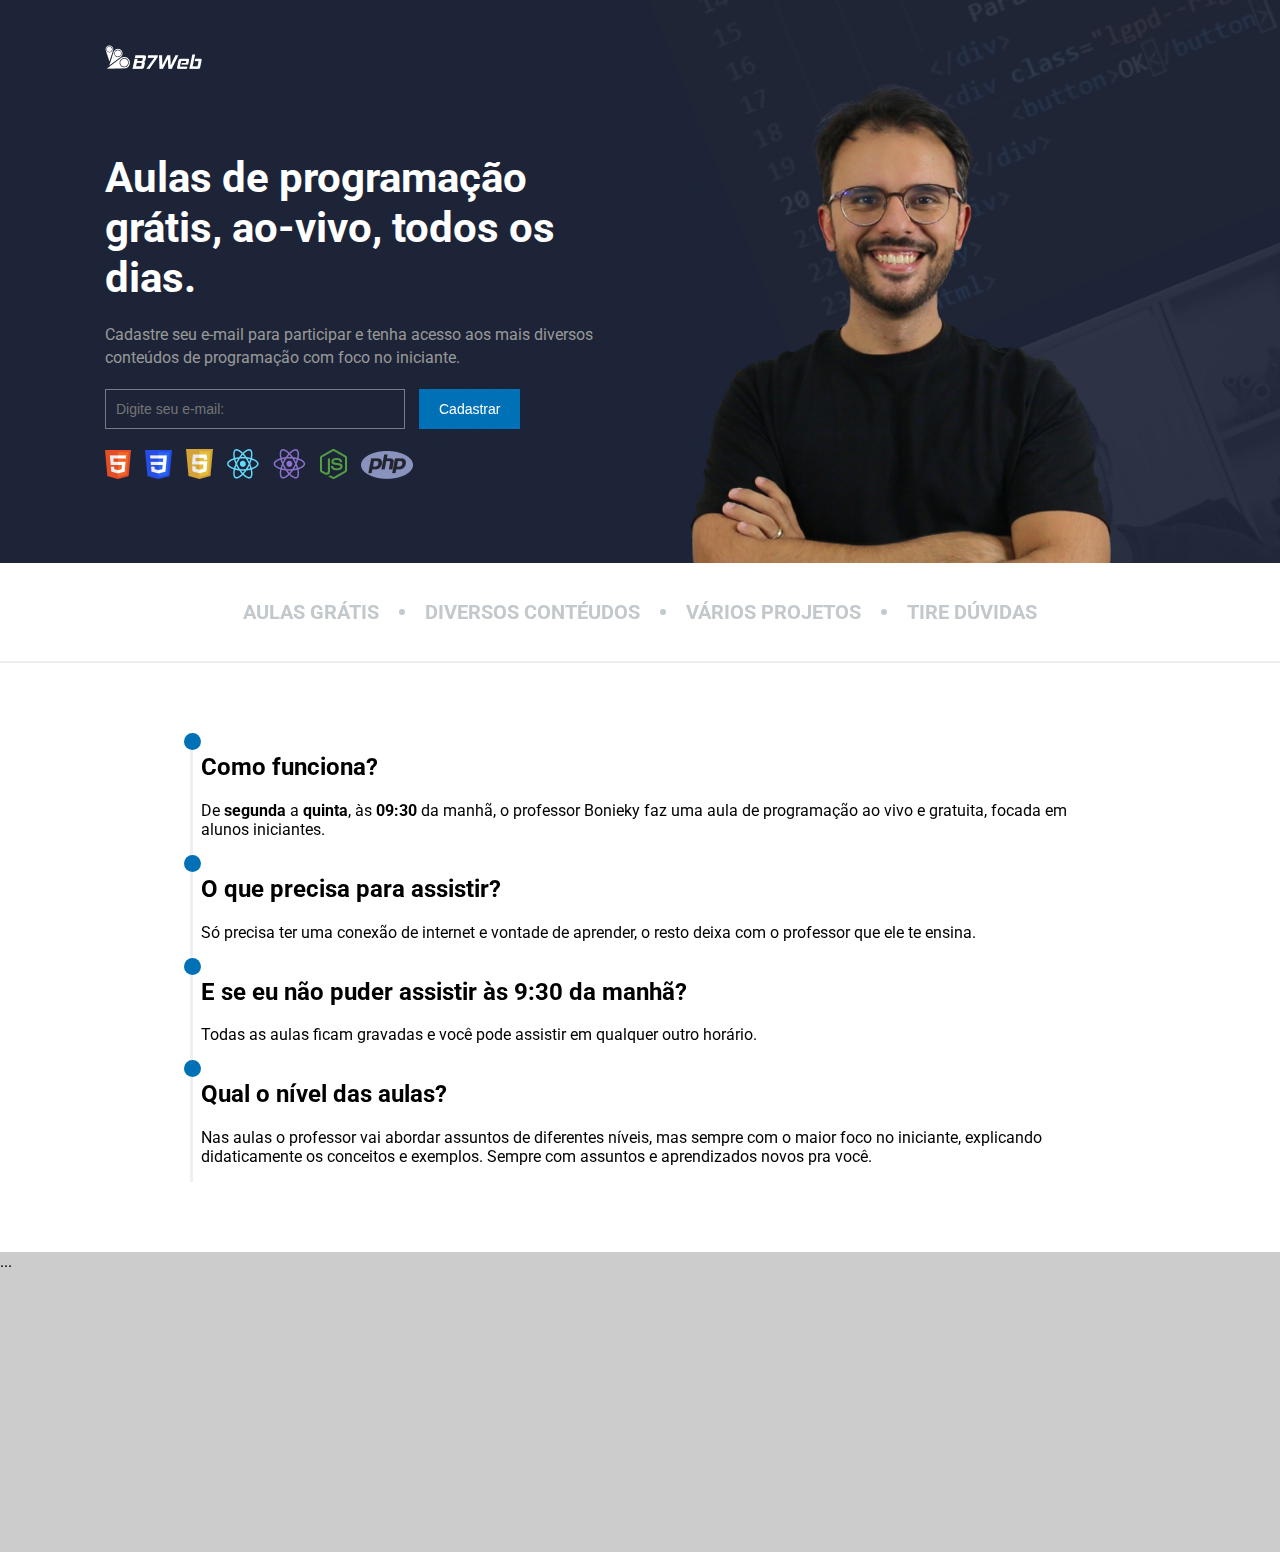
==== index.html @ 8b56b17a "Update" ====
<!DOCTYPE html>
<html lang="pt-br">
<head>
    <meta charset="UTF-8">
    <meta http-equiv="X-UA-Compatible" content="IE=edge">
    <meta name="viewport" content="width=device-width, initial-scale=1.0">
    <title>B7Daily</title>
    <link rel="stylesheet" type="text/css" href="assets/css/style.css">
	<link rel="shortcut icon" href="assets/images/favicon.ico"/>
</head>
<body>

<!-- Header Section -->
<section class="main">
    <div class="container">
        <header>
            <a href=""><img src="assets/images/logo.png" alt=""></a>
        </header>
        <div class="heroArea">
            <div class="leftside">
                <h1>Aulas de programação grátis, ao-vivo, todos os dias.</h1>
                <div class="subtitle">Cadastre seu e-mail para participar e tenha acesso aos mais diversos conteúdos de programação com foco no iniciante.</div>
                <div class="form">
                    <form method="POST" action="httpp://b7web428.activehosted.com/proc.php" novalidate>
                        <input type="hidden" name="u" value="56" />
                        <input type="hidden" name="f" value="56" />
                        <input type="hidden" name="s"  />
                        <input type="hidden" name="c" value="0" />
                        <input type="hidden" name="m" value="0" />
                        <input type="hidden" name="act" value="sub" />
                        <input type="hidden" name="v" value="2" />
                        <input type="hidden" name="or" value="897a9dbbe660e73c79266a4a70e39719" />

                        <input type="email" name="email" placeholder="Digite seu e-mail: " autofocus="autofocus">
                        <button>Cadastrar</button>
                    </form>
                </div>
                <div class="techs">
                    <img src="assets/images/html.png" alt="">
                    <img src="assets/images/css.png" alt="">
                    <img src="assets/images/javascript.png" alt="">
                    <img src="assets/images/react.png" alt="">
                    <img src="assets/images/react-n.png" alt="">
                    <img src="assets/images/node.png" alt="">
                    <img src="assets/images/php.png">
                </div>
            </div>
            <div class="rightside">
                
            </div>
        </div>
    </div>
</section>

<!-- Info Section -->
<section class="info">
    <div class="info-text">AULAS GRÁTIS</div>
    <div class="info-circle"></div>
    <div class="info-text">DIVERSOS CONTÉUDOS</div>
    <div class="info-circle"></div>
    <div class="info-text">VÁRIOS PROJETOS</div>
    <div class="info-circle"></div>
    <div class="info-text">TIRE DÚVIDAS</div>
</section>

<!-- Instructions Section -->
<section class="instructions">
    <div class="inst-container">

        <div class="inst-item">
            <div class="inst-circle"></div>
            <div class="inst-text">
                <h2>Como funciona?</h2>
                <p>De <strong>segunda</strong> a <strong>quinta</strong>, às <strong>09:30</strong> da manhã, o professor Bonieky faz uma aula de programação ao vivo e gratuita, focada em alunos iniciantes.</p>
            </div>
        </div>

        <div class="inst-item">
            <div class="inst-circle"></div>
            <div class="inst-text">
                <h2>O que precisa para assistir?</h2>
                <p>Só precisa ter uma conexão de internet e vontade de aprender, o resto deixa com o professor que ele te ensina.</p>
            </div>
        </div>

        <div class="inst-item">
            <div class="inst-circle"></div>
            <div class="inst-text">
                <h2>E se eu não puder assistir às 9:30 da manhã?</h2>
                <p>Todas as aulas ficam gravadas
                    e você pode assistir em qualquer outro horário.</p>
            </div>
        </div>

        <div class="inst-item">
            <div class="inst-circle"></div>
            <div class="inst-text">
                <h2>Qual o nível das aulas?</h2>
                <p>Nas aulas o professor vai abordar assuntos de diferentes níveis,
                    mas sempre com o maior foco
                    no iniciante, explicando didaticamente os conceitos
                    e exemplos. Sempre com assuntos
                    e aprendizados novos pra você.</p>
            </div>
        </div>
        
    </div>
</section>


<!-- Footer Section -->
<footer class="footer">
    ...
</footer>

    <script src="assets/js/script.js"></script>
</body>
</html>


<!--
    Autor: Daniel Oliveira
    Email: danieloliveira.webmaster@gmail.com
    Manaus/Amazonas
    Data: 10/02/2022
-->
---- assets/css/style.css ----
@import url('https://fonts.googleapis.com/css2?family=Arimo:wght@700&family=Libre+Franklin:wght@100&family=Montserrat:wght@100;200;300;400;500;600&family=Open+Sans:wght@700&family=Poppins:wght@400;500&family=Roboto:wght@400;500;700&display=swap');
 

* {
    box-sizing: border-box;
}

body {
    margin: 0;
    padding: 0;
    font-family: 'Roboto', sans-serif;   
}

.main {
    background-color: #1D2437;
    background-image: url('../images/bg.png');
}

.container {
    max-width: 1070px;
    margin: auto;
    color: #FFF;
}


header {
    padding-top: 45px;
}

.heroArea {
    display: flex;
}

.heroArea .leftside {
    flex: 1;
}

.heroArea .leftside h1 {
    font-weight: bold;
    font-size: 42px;
    line-height: 50px;
    margin: 80px 0 20px 0;
}

.heroArea .leftside .subtitle {
    font-size: 16px;
    line-height: 23px;
    color: #999;
    margin-bottom: 20px;
}

.heroArea .leftside .form {
    margin-bottom: 20px;
    
}

.heroArea .leftside .form input {
    border: 1px solid rgba(255, 255, 255, 0.4);
    background: transparent;
    height: 40px;
    outline: none;
    color: #FFF;
    font-size: 14px;
    width: 300px;
    padding: 0 10px;
}



.heroArea .leftside .form button {
    height: 40px;
    border: 0;
    background-color: #0071B7;
    color: #FFF;
    font-size: 14px;
    padding: 0 20px;
    margin-left: 10px;
    cursor: pointer;
}

.heroArea .leftside .form button:hover {
    opacity: 0.7;
} 

.heroArea .leftside .techs {
    margin-bottom: 80px;
}


.heroArea .leftside .techs img {
    margin-right: 10px;
}


.heroArea .rightside {
    flex: 1;
    background-image: url('../images/hero1.png');
    background-size: 100% auto;
}


/* Section info */

.info {
    border-bottom: 2px solid #EAEEF1;
    height: 100px;
    display: flex;
    justify-content: center;
    align-items: center;
}


.info-text {
    font-size: 20px;
    font-weight: bold;
    color: #C2C8CB;
    margin: 0 10px;
}

.info-circle {
    width: 6px;
    height: 6px;
    background-color: #C2C8CB;
    border-radius: 50%;
    margin: 0 10px;
}




/* Section instructions */
.instructions {

}

.inst-container {
    margin: auto;
    max-width: 900px;
    padding: 70px 0;
}

.inst-item {
    border-left: 3px solid #ECF0F3;
    display: flex;
}

.inst-circle {
    border-radius: 50%;
    width: 17px;
    height: 17px;
    background-color: #0071B7;
    margin-left: -9px;
}

.inst-text {
    flex: 1;
}





/* Section footer */

.footer {
    background-color: #ccc;
    height: 300px;
}
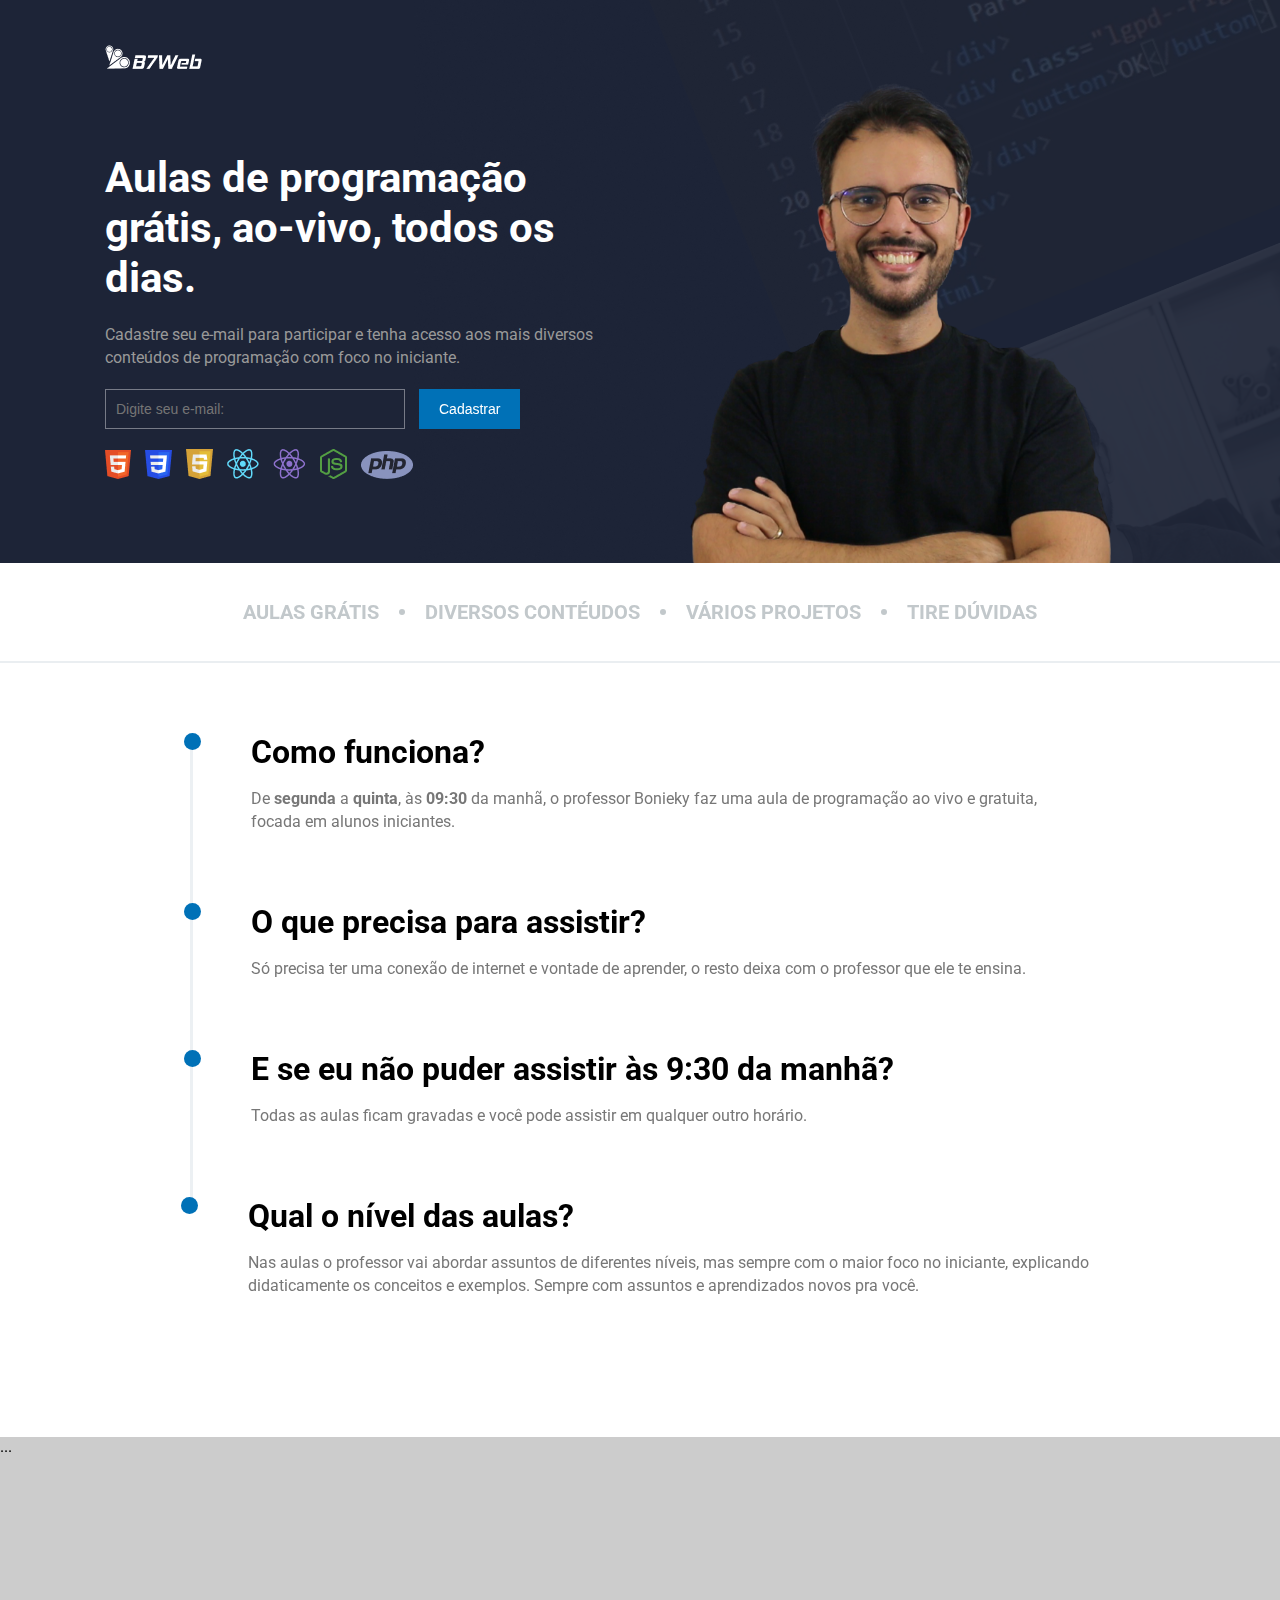
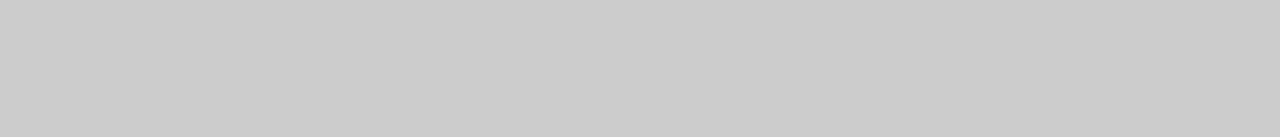
==== commit bcc922ee: "Forma 1 de remover a barra" ====
--- a/index.html
+++ b/index.html
@@ -92,7 +92,7 @@
             </div>
         </div>
 
-        <div class="inst-item">
+        <div class="inst-item inst-no-border">
             <div class="inst-circle"></div>
             <div class="inst-text">
                 <h2>Qual o nível das aulas?</h2>
--- a/assets/css/style.css
+++ b/assets/css/style.css
@@ -149,19 +149,34 @@
     width: 17px;
     height: 17px;
     background-color: #0071B7;
-    margin-left: -9px;
+    margin-left: -9px; /*-esquerda +direita*/
 }
 
 .inst-text {
     flex: 1;
+    margin-left: 50px;
+}
+
+.inst-text h2 {
+    font-size: 32px;
+    color: #000;
+    margin: 0;
+}
+
+.inst-text p {
+    font-size: 16px;
+    line-height: 23px;
+    color: #777;
+    margin-bottom: 70px;
+}
+
+.inst-no-border {
+    border: 0;
 }
 
 
 
-
-
 /* Section footer */
-
 .footer {
     background-color: #ccc;
     height: 300px;
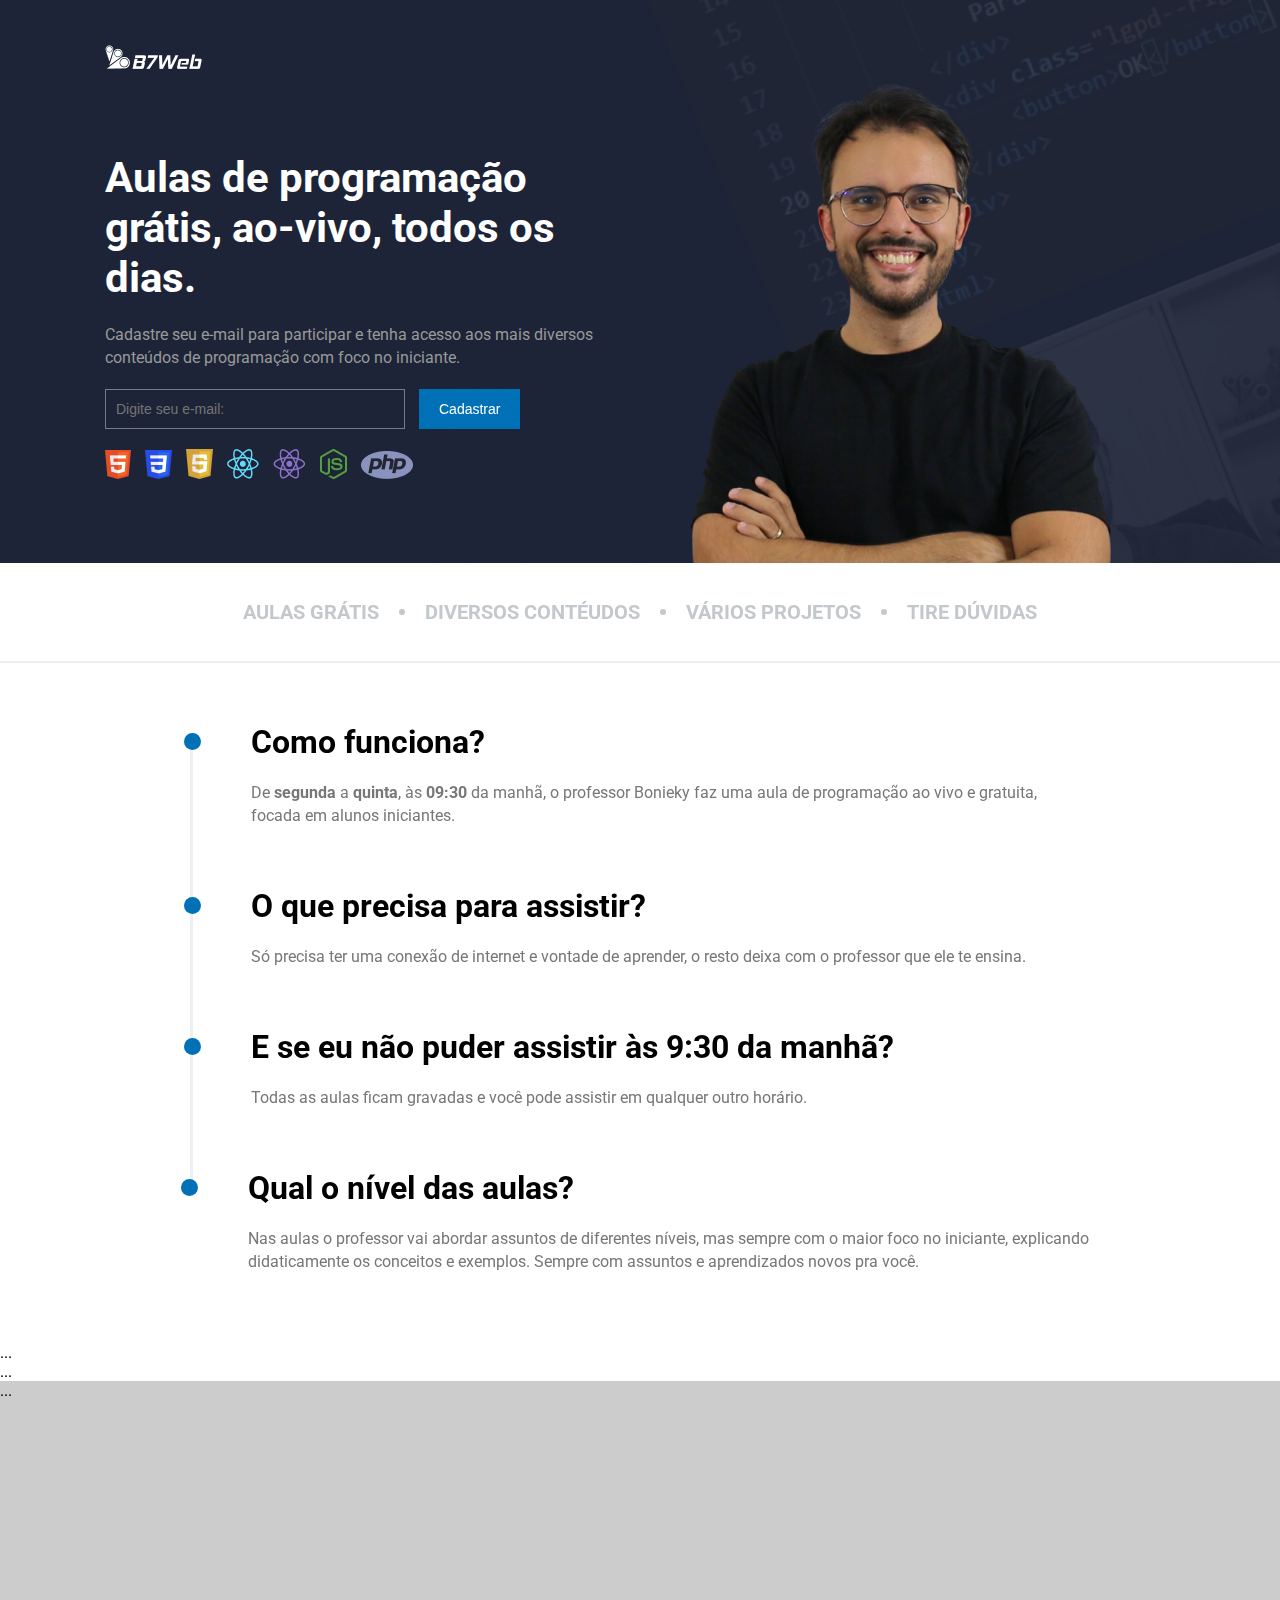
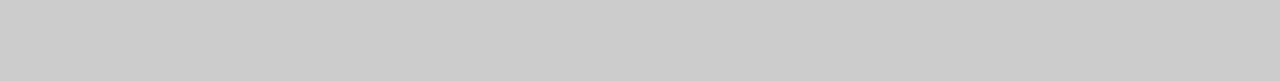
==== commit aaa9dafe: "CTA section" ====
--- a/index.html
+++ b/index.html
@@ -92,7 +92,7 @@
             </div>
         </div>
 
-        <div class="inst-item inst-no-border">
+        <div class="inst-item">
             <div class="inst-circle"></div>
             <div class="inst-text">
                 <h2>Qual o nível das aulas?</h2>
@@ -107,6 +107,17 @@
     </div>
 </section>
 
+<!-- CTA Section -->
+<section class="cta">
+    <div class="cta-container">
+        <div class="cta-left">
+            ...
+        </div>
+        <div class="cta-right">
+            ...
+        </div>
+    </div>
+</section>
 
 <!-- Footer Section -->
 <footer class="footer">
--- a/assets/css/style.css
+++ b/assets/css/style.css
@@ -160,7 +160,7 @@
 .inst-text h2 {
     font-size: 32px;
     color: #000;
-    margin: 0;
+    margin: -10px 0 20px 0;
 }
 
 .inst-text p {
@@ -170,8 +170,12 @@
     margin-bottom: 70px;
 }
 
-.inst-no-border {
+.inst-item:last-child { /* ultimo-item*/
     border: 0;
+}
+
+.inst-item:last-child p { 
+    margin: 0;
 }
 
 
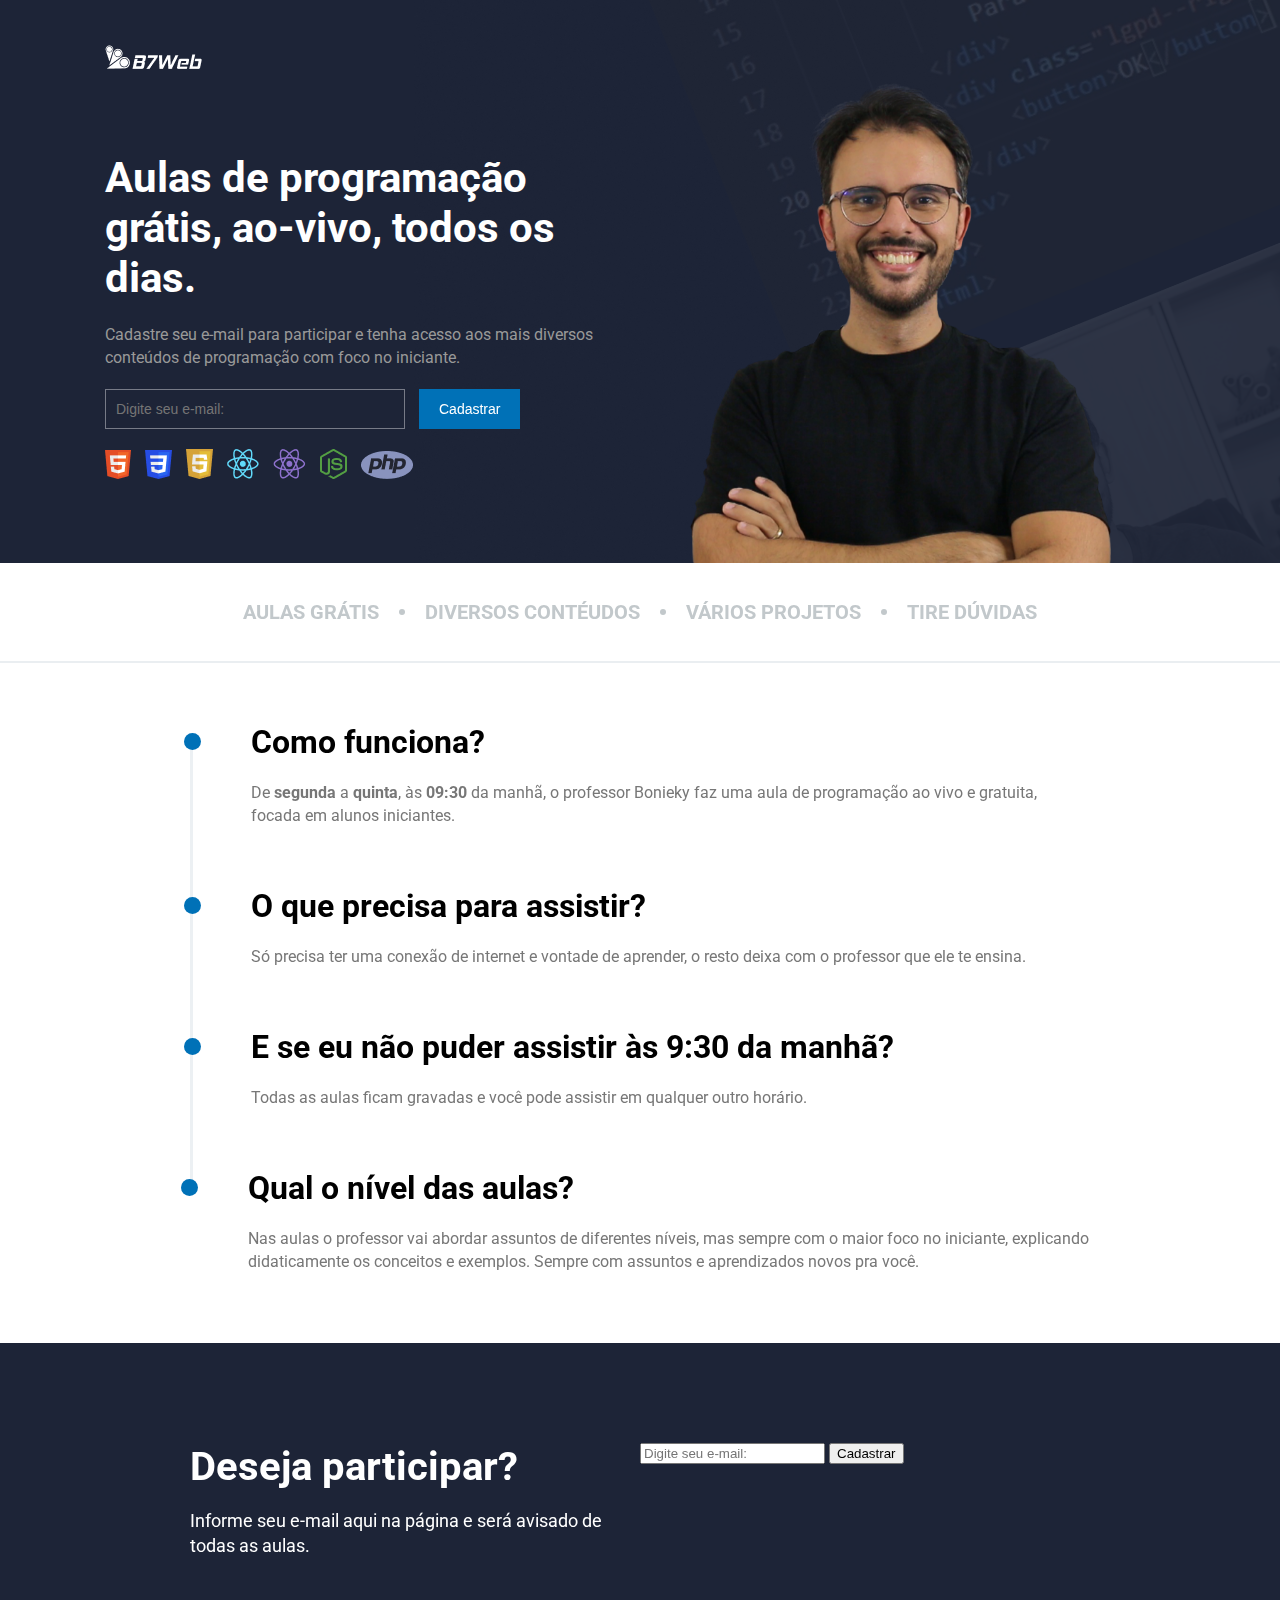
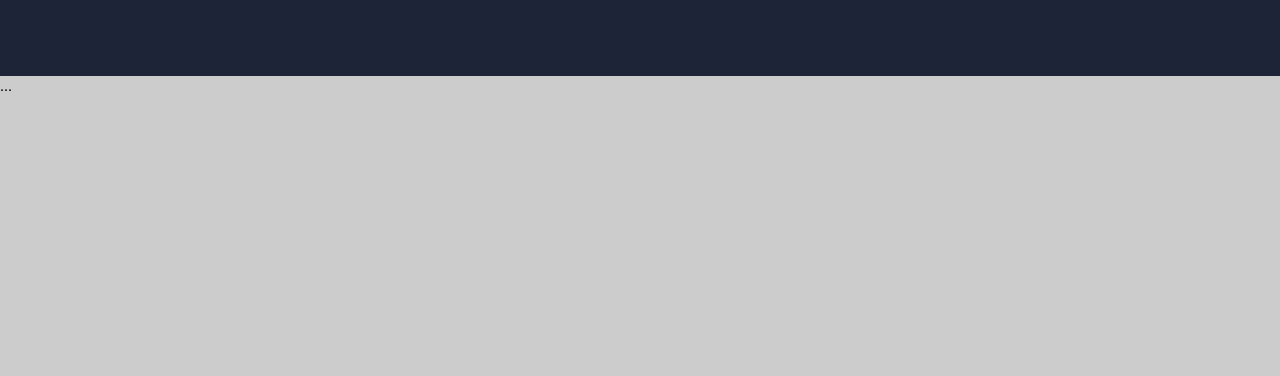
==== commit 93e139ef: "Cta-container" ====
--- a/index.html
+++ b/index.html
@@ -111,10 +111,23 @@
 <section class="cta">
     <div class="cta-container">
         <div class="cta-left">
-            ...
+            <h2>Deseja participar?</h2>
+            <p>Informe seu e-mail aqui na página e será avisado de todas as aulas.</p>
         </div>
         <div class="cta-right">
-            ...
+            <form method="POST" action="httpp://b7web428.activehosted.com/proc.php" novalidate>
+                <input type="hidden" name="u" value="56" />
+                <input type="hidden" name="f" value="56" />
+                <input type="hidden" name="s"  />
+                <input type="hidden" name="c" value="0" />
+                <input type="hidden" name="m" value="0" />
+                <input type="hidden" name="act" value="sub" />
+                <input type="hidden" name="v" value="2" />
+                <input type="hidden" name="or" value="897a9dbbe660e73c79266a4a70e39719" />
+
+                <input type="email" name="email" placeholder="Digite seu e-mail: " autofocus="autofocus">
+                <button>Cadastrar</button>
+            </form>    
         </div>
     </div>
 </section>
--- a/assets/css/style.css
+++ b/assets/css/style.css
@@ -179,6 +179,38 @@
 }
 
 
+/* Section CTA */
+.cta {
+    background-color: #1D2437;
+}
+
+
+.cta-container {
+    margin: auto;
+    max-width: 900px;
+    display: flex;
+    padding: 100px 0;
+    color: #FFF;
+}
+
+.cta-left {
+    flex: 1;
+}
+
+.cta-right {
+    flex: 1;
+}
+
+.cta-left h2 {
+    font-size: 40px;
+    margin: 0;
+}
+
+.cta-left p {
+    font-size: 18px;
+    line-height: 25px;
+}
+
 
 /* Section footer */
 .footer {
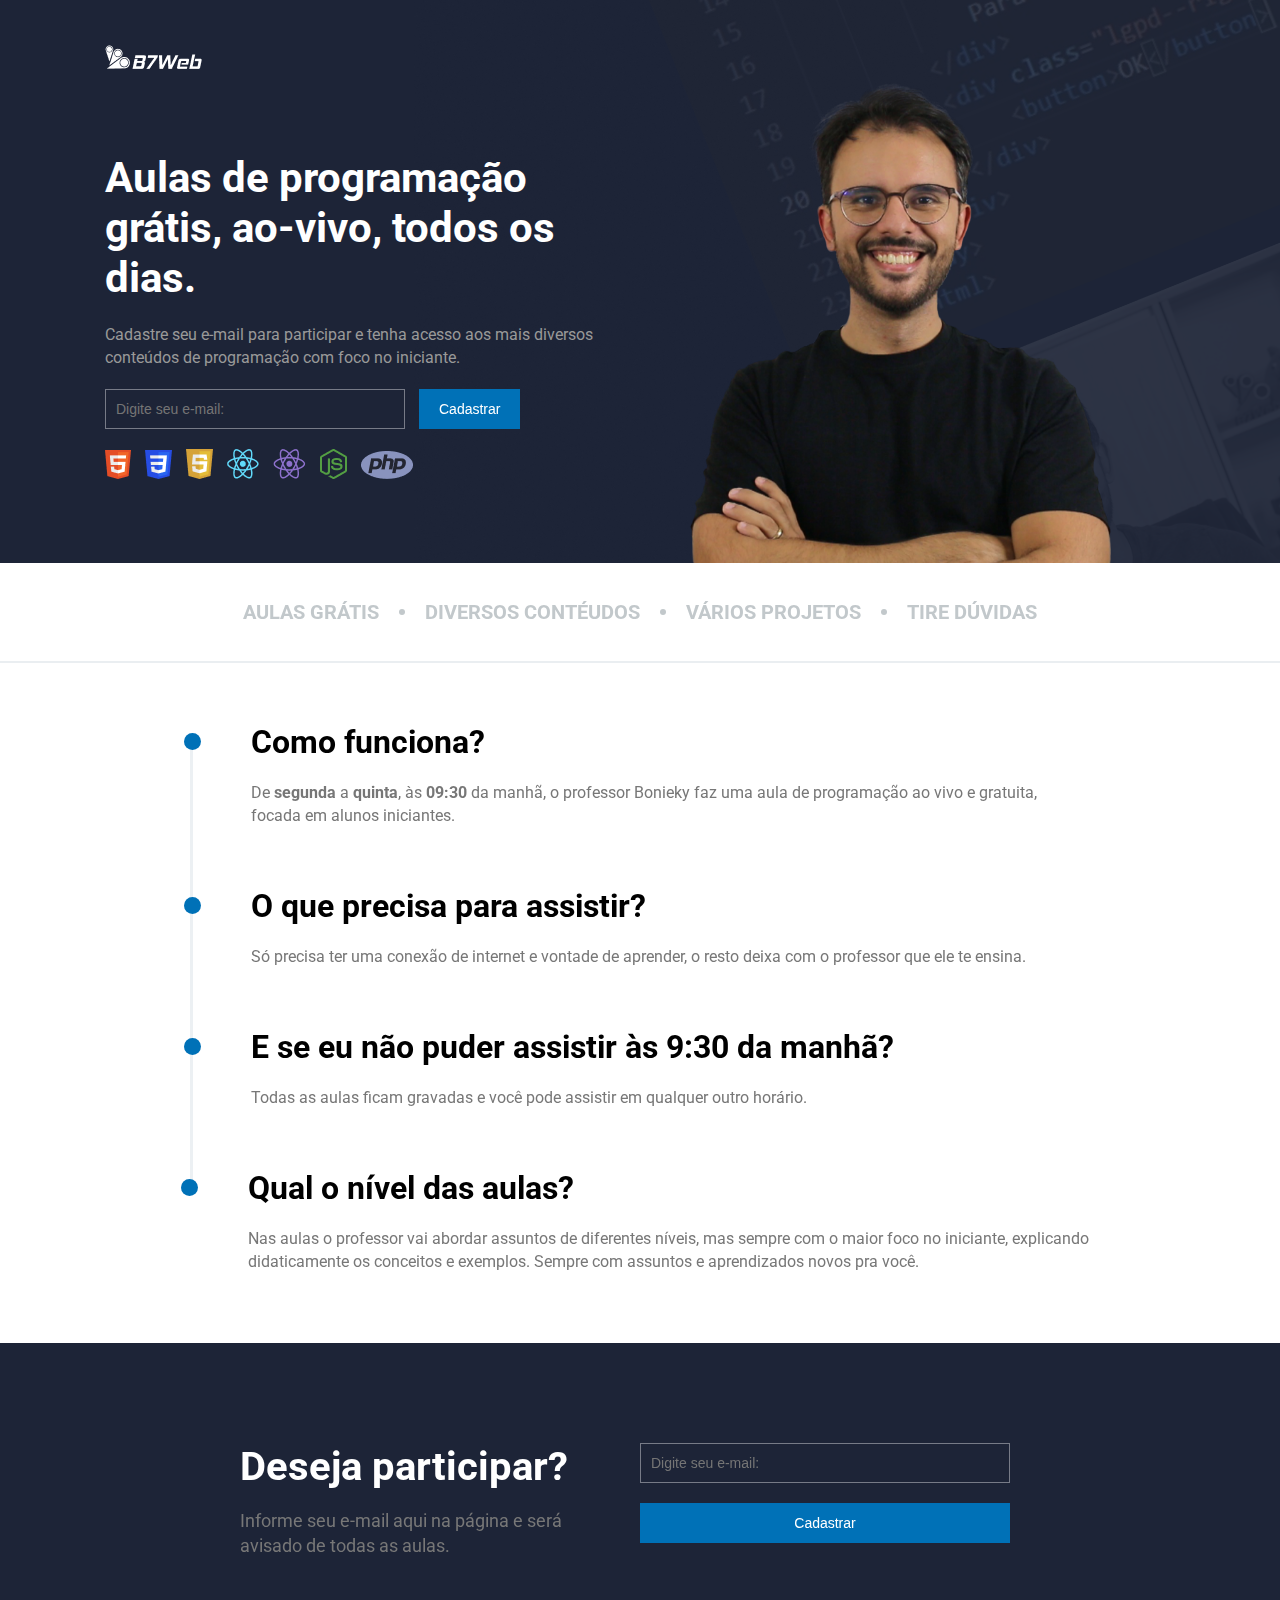
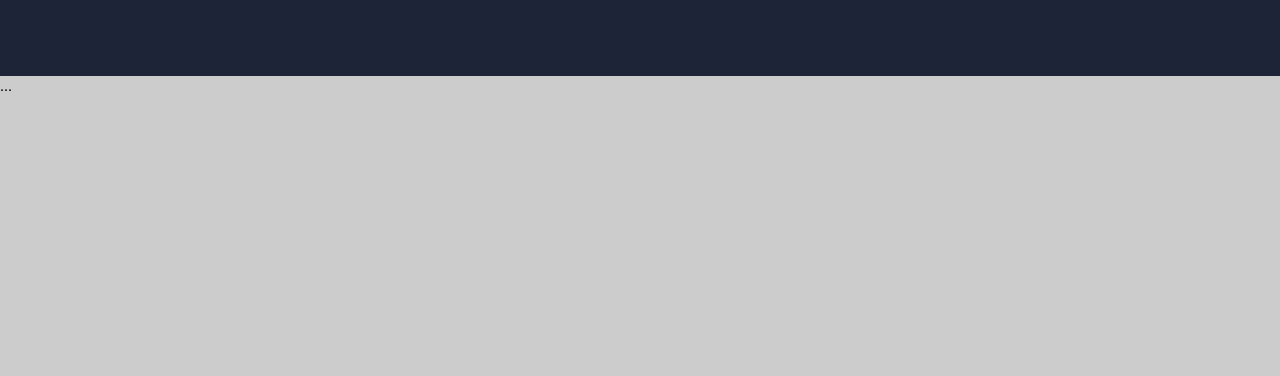
==== commit d0658e0c: "Update" ====
--- a/index.html
+++ b/index.html
@@ -125,7 +125,7 @@
                 <input type="hidden" name="v" value="2" />
                 <input type="hidden" name="or" value="897a9dbbe660e73c79266a4a70e39719" />
 
-                <input type="email" name="email" placeholder="Digite seu e-mail: " autofocus="autofocus">
+                <input type="email" name="email" placeholder="Digite seu e-mail: ">
                 <button>Cadastrar</button>
             </form>    
         </div>
--- a/assets/css/style.css
+++ b/assets/css/style.css
@@ -187,7 +187,7 @@
 
 .cta-container {
     margin: auto;
-    max-width: 900px;
+    max-width: 800px;
     display: flex;
     padding: 100px 0;
     color: #FFF;
@@ -195,10 +195,12 @@
 
 .cta-left {
     flex: 1;
+    margin-right: 30px;
 }
 
 .cta-right {
     flex: 1;
+    margin-right: 30px;
 }
 
 .cta-left h2 {
@@ -209,8 +211,35 @@
 .cta-left p {
     font-size: 18px;
     line-height: 25px;
-}
-
+    color: #777;
+}
+
+.cta-right input {
+    border: 1px solid rgba(255, 255, 255, 0.4);
+    background: transparent;
+    height: 40px;
+    outline: none;
+    color: #FFF;
+    font-size: 14px;
+    width: 100%;
+    padding: 0 10px;
+    margin-bottom: 20px;
+}
+
+.cta-right button {
+    height: 40px;
+    border: 0;
+    background-color: #0071B7;
+    color: #FFF;
+    font-size: 14px;
+    padding: 0 20px;
+    width: 100%;
+    cursor: pointer;
+}
+
+.cta-right button:hover {
+    opacity: .7;
+}
 
 /* Section footer */
 .footer {
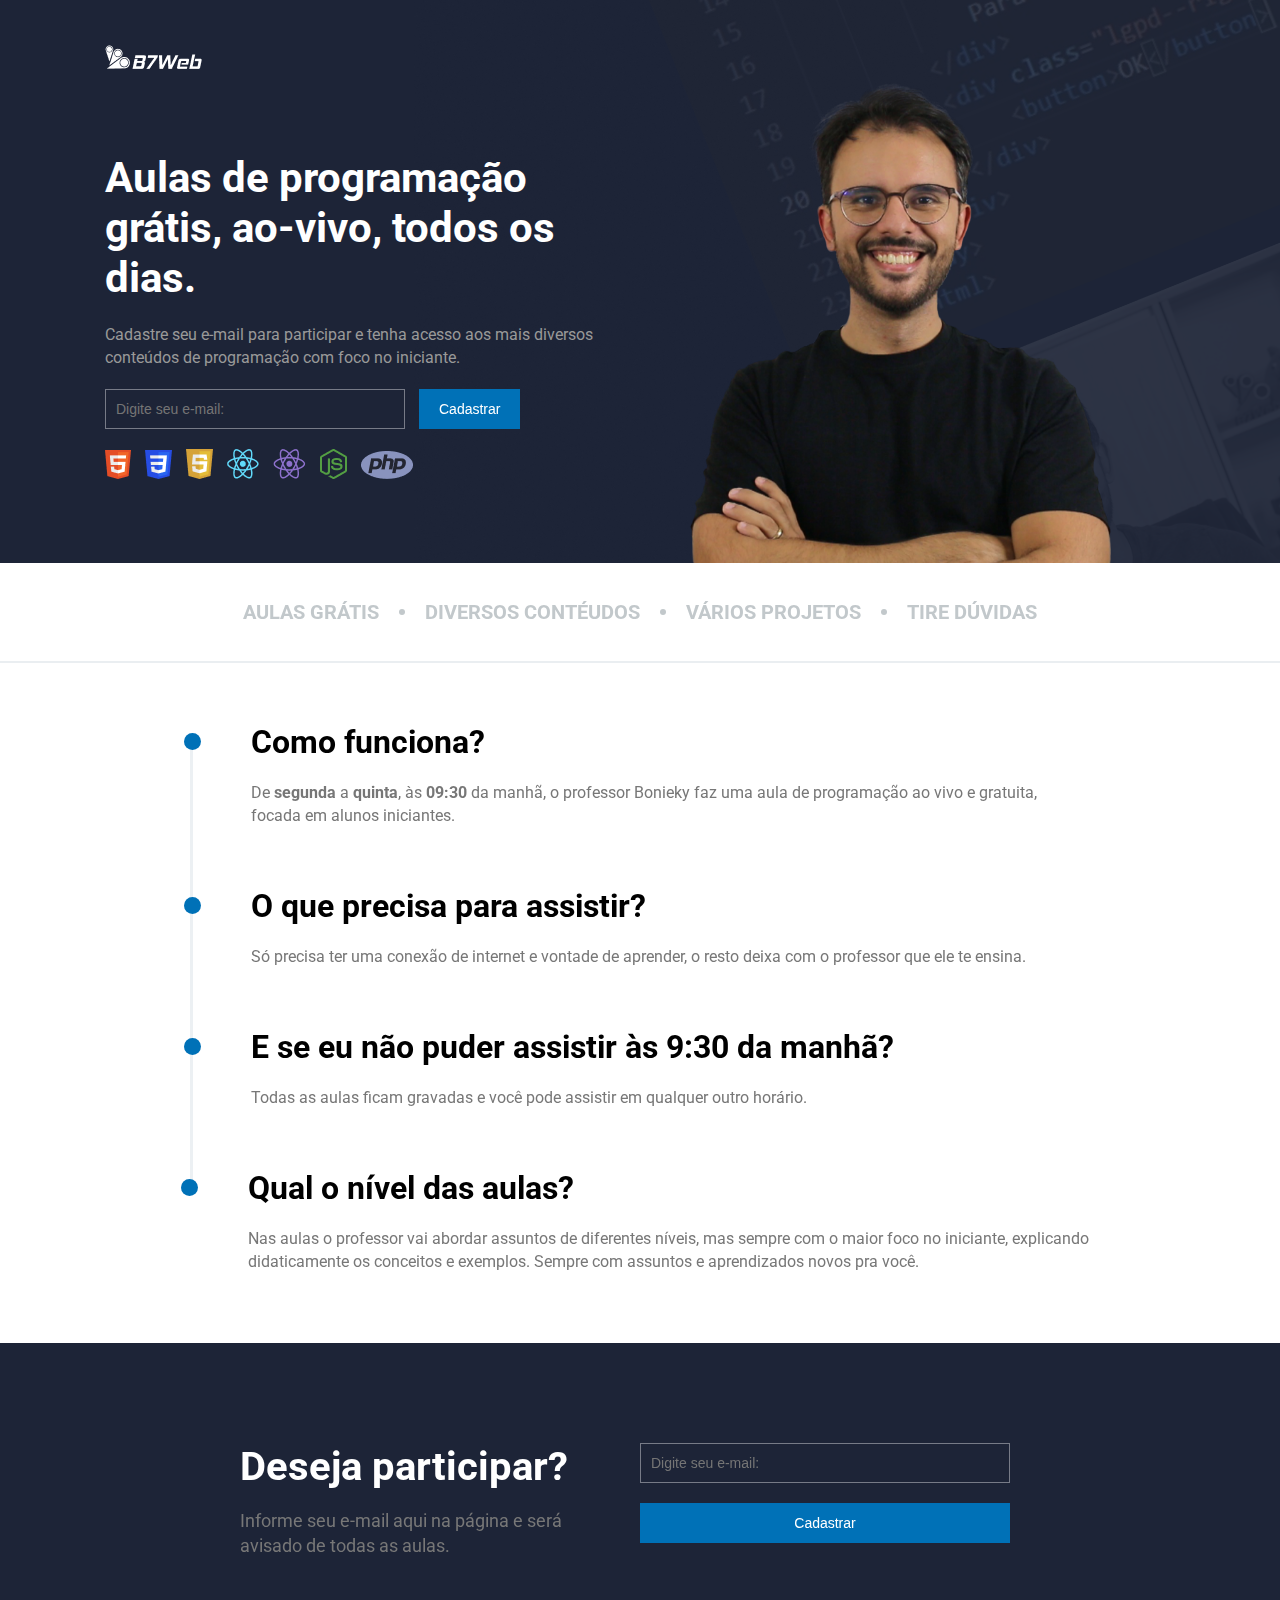
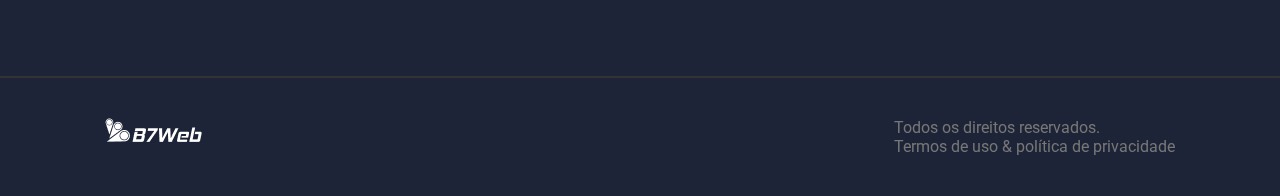
==== commit 177c9caa: "Footer-container" ====
--- a/index.html
+++ b/index.html
@@ -134,7 +134,15 @@
 
 <!-- Footer Section -->
 <footer class="footer">
-    ...
+    <div class="footer-container">
+        <div class="footer-left">
+            <a href=""><img src="assets/images/logo.png" alt=""></a>
+        </div>
+        <div class="footer-right">
+            Todos os direitos reservados.<br/>
+            <a href="https://b7web.com.br/termos">Termos de uso & política de privacidade</a>
+        </div>
+    </div>    
 </footer>
 
     <script src="assets/js/script.js"></script>
--- a/assets/css/style.css
+++ b/assets/css/style.css
@@ -182,6 +182,7 @@
 /* Section CTA */
 .cta {
     background-color: #1D2437;
+    border-bottom: 2px solid #333;
 }
 
 
@@ -243,6 +244,28 @@
 
 /* Section footer */
 .footer {
-    background-color: #ccc;
-    height: 300px;
+    background-color: #1D2437;
+    color: #fff;
+}
+
+.footer-container {
+    display: flex;
+    justify-content: space-between;
+    margin: auto;
+    padding: 40px 0;
+    max-width: 1070px;
+}
+
+.footer-right {
+    font-size: 16px;
+    color: #777;
+}
+
+.footer-right a {
+    color: #777;
+    text-decoration: none;
+}
+
+.footer-right a:hover {
+    text-decoration: underline;
 }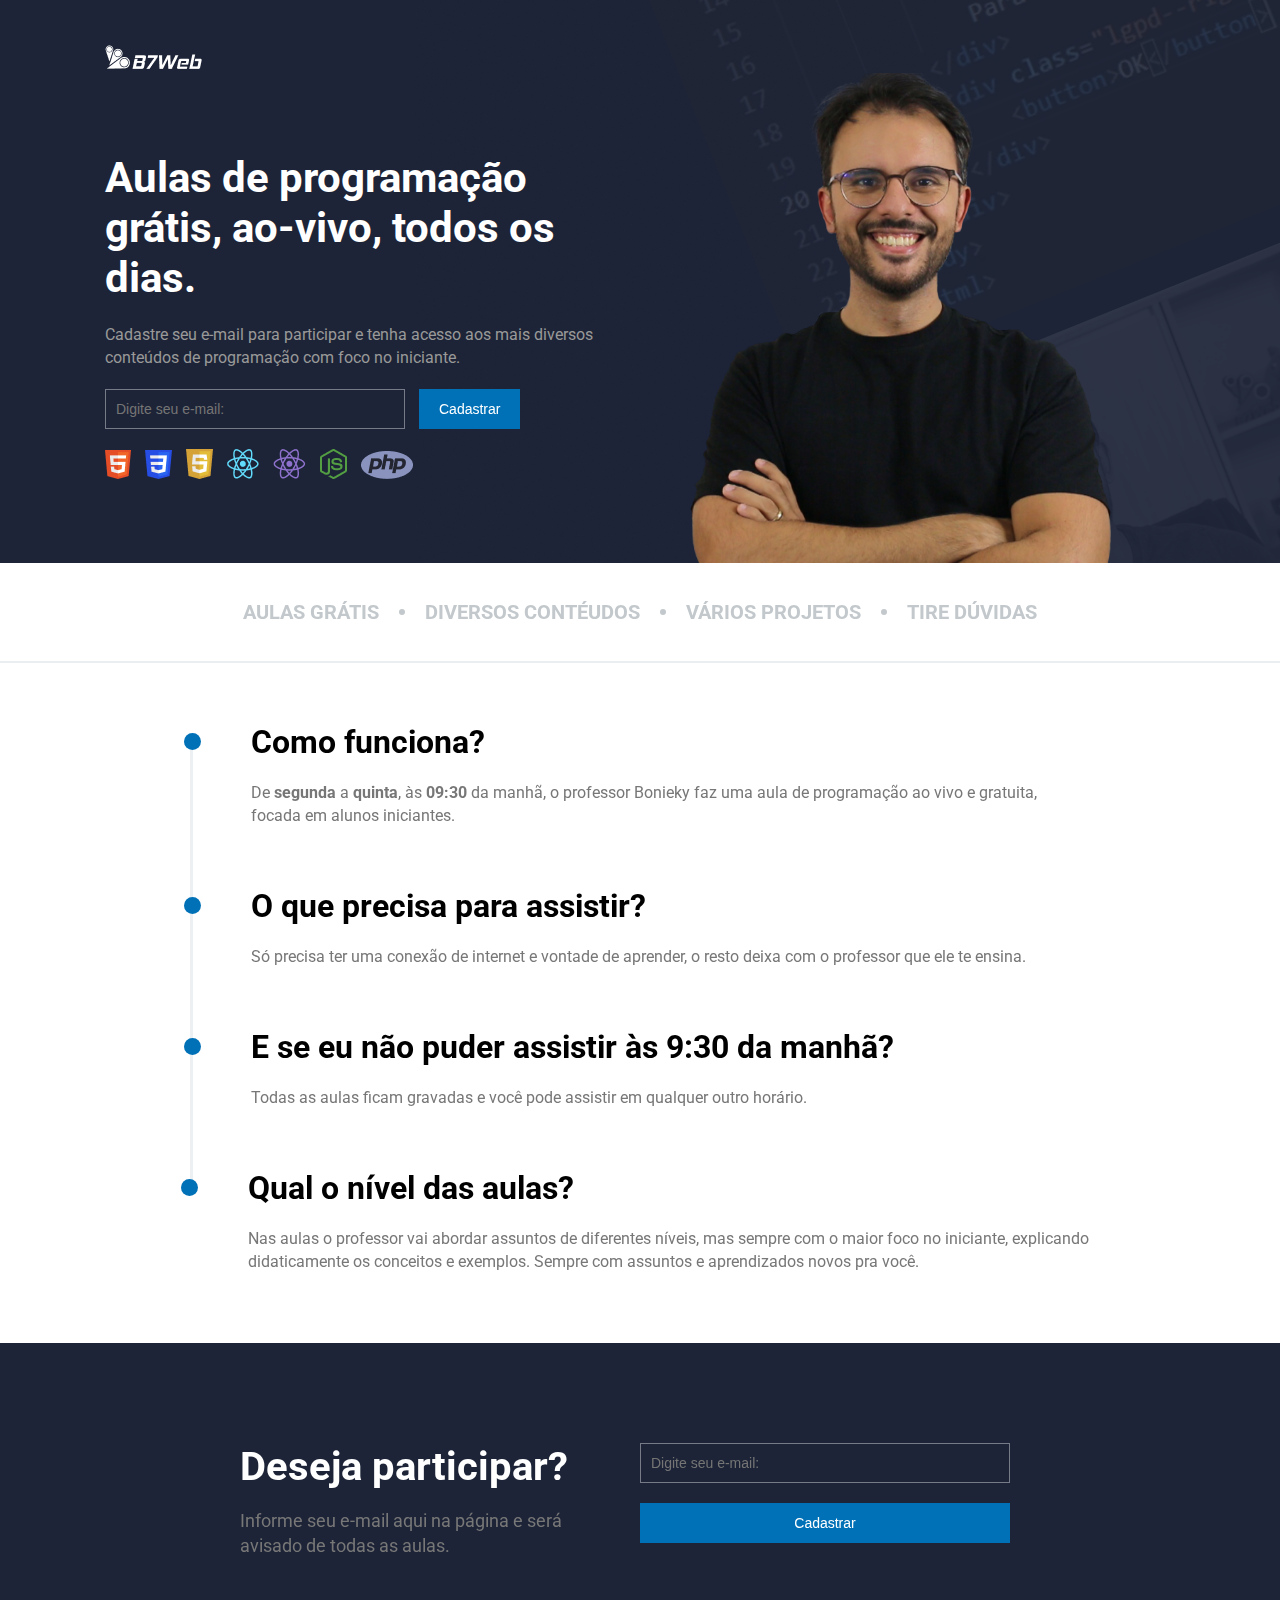
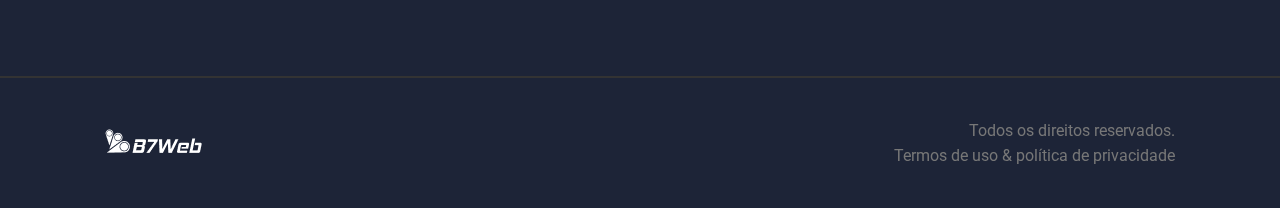
==== commit 3d093e32: "@media 900px" ====
--- a/index.html
+++ b/index.html
@@ -46,7 +46,7 @@
                 </div>
             </div>
             <div class="rightside">
-                
+                <div class="rightsite-linear"></div>
             </div>
         </div>
     </div>
--- a/assets/css/style.css
+++ b/assets/css/style.css
@@ -96,6 +96,8 @@
     flex: 1;
     background-image: url('../images/hero1.png');
     background-size: 100% auto;
+    background-repeat: no-repeat;
+    background-position-y: bottom;
 }
 
 
@@ -251,6 +253,7 @@
 .footer-container {
     display: flex;
     justify-content: space-between;
+    align-items: center;
     margin: auto;
     padding: 40px 0;
     max-width: 1070px;
@@ -259,6 +262,8 @@
 .footer-right {
     font-size: 16px;
     color: #777;
+    text-align: right;
+    line-height: 25px;
 }
 
 .footer-right a {
@@ -268,4 +273,38 @@
 
 .footer-right a:hover {
     text-decoration: underline;
+}
+
+/* RESPONSIVIDADE */
+@media(max-width: 1030px){
+    .main .container {
+        padding: 0 20px;
+    }
+    .footer .footer-container {
+        padding-left: 20px;
+        padding-right: 20px;
+    }
+}
+
+@media(max-width: 900px){
+    .heroArea {
+        flex-direction: column-reverse;
+    }
+  
+    .heroArea .rightside {
+        height: 400px;
+        flex: none;
+        background-size: auto 100%;
+        background-position-x: center;
+    }
+
+    .heroArea .rightside .rightsite-linear {
+        width: 100%;
+        height: 100%;
+        background: linear-gradient(360deg, #1D2437 8.92%, rgba(29, 36, 55, 0) 65.85%);
+    } 
+
+    .heroArea .leftside h1 {
+        margin-top: 0;
+    }
 }